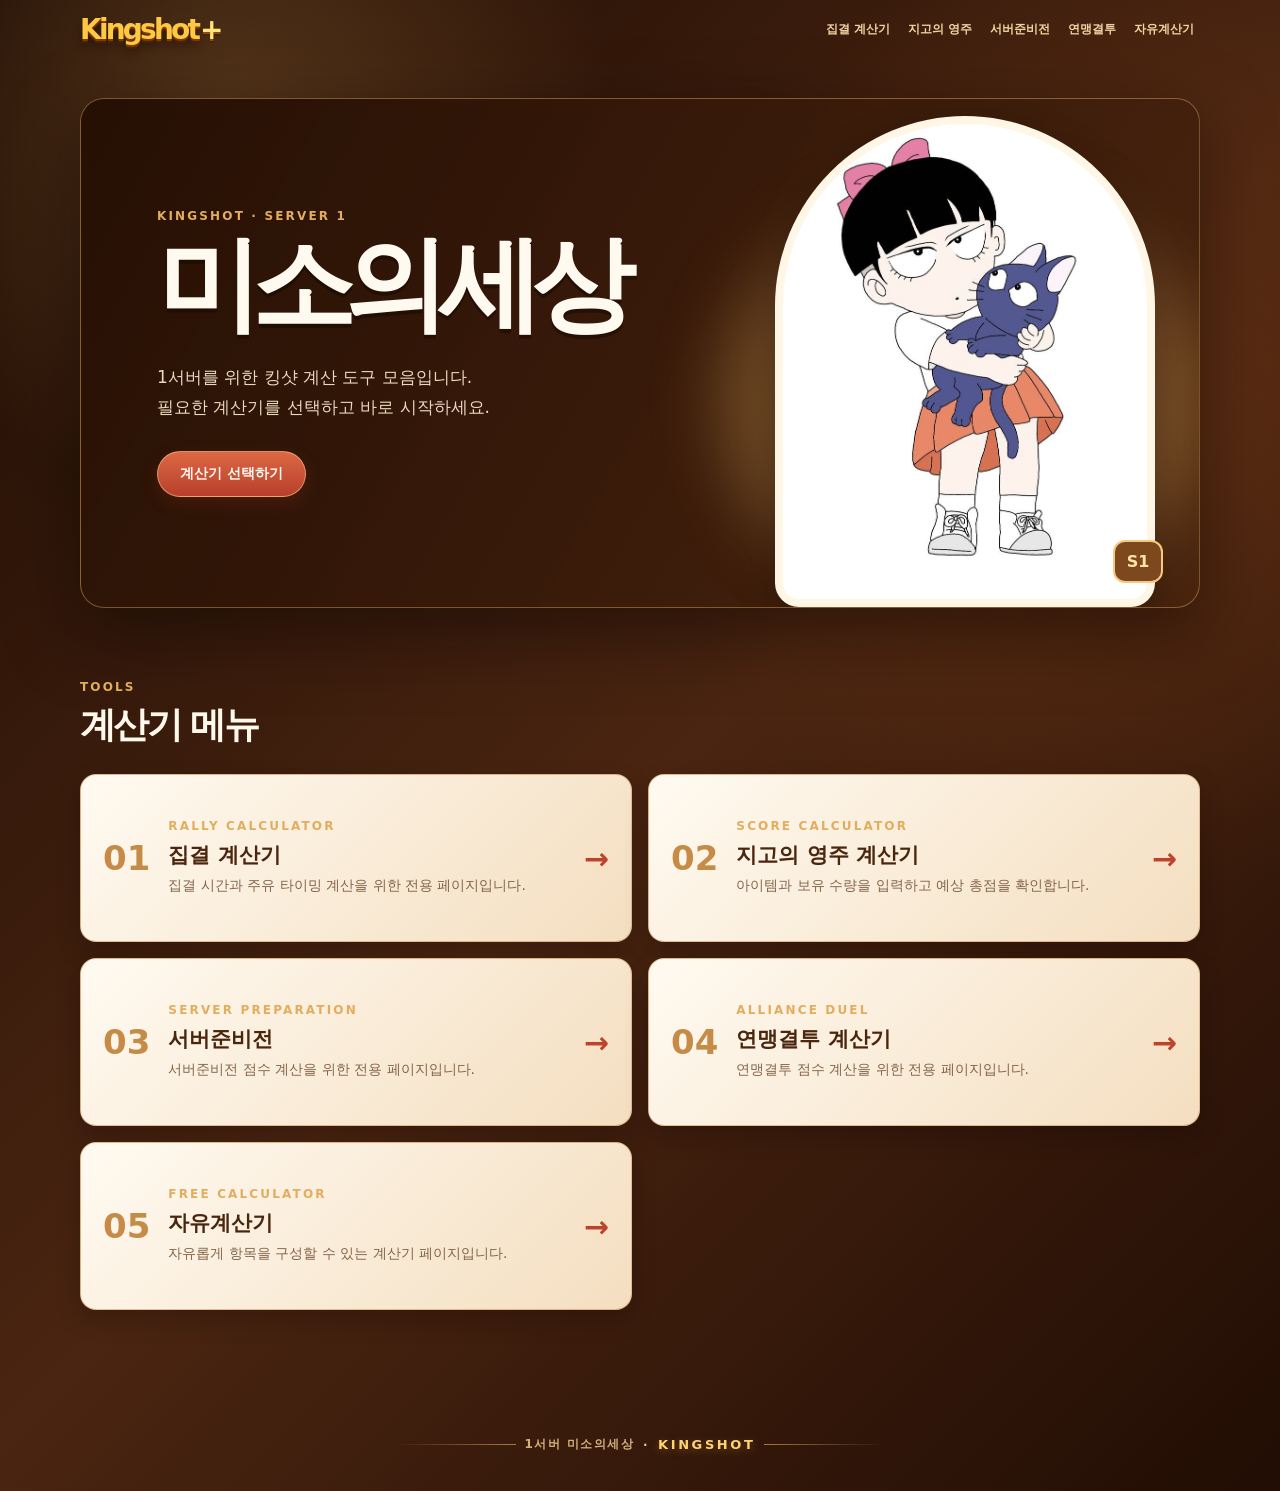
==== index.html @ f6dfbc55 "네비 수정" ====
<!doctype html>
<html lang="ko">
  <head>
    <meta charset="UTF-8" />
    <meta name="viewport" content="width=device-width, initial-scale=1.0" />
    <meta property="og:type" content="website" />
    <meta property="og:title" content="1서버 미소의세상 · KINGSHOT" />
    <meta
      property="og:description"
      content="1서버 미소의세상 KINGSHOT 계산기 사이트"
    />
    <meta property="og:image" content="main.jpg" />
    <title>미소 계산기</title>
    <link rel="stylesheet" href="index.css" />
  </head>
  <body>
    <nav class="top-nav"></nav>
    <main class="site-shell">
      <section class="hero">
        <div class="hero-copy">
          <p class="eyebrow">KINGSHOT · SERVER 1</p>
          <h1>미소의세상</h1>
          <p class="hero-text">
            1서버를 위한 킹샷 계산 도구 모음입니다.<br />
            필요한 계산기를 선택하고 바로 시작하세요.
          </p>
          <a class="hero-button" href="#tools">계산기 선택하기</a>
        </div>
        <div class="portrait-frame">
          <div class="portrait-glow"></div>
          <img src="miso.jpg" alt="미소의세상 대표 이미지" />
          <span class="portrait-badge">S1</span>
        </div>
      </section>

      <section class="tools" id="tools">
        <header class="section-heading">
          <p>TOOLS</p>
          <h2>계산기 메뉴</h2>
        </header>

        <div class="tool-grid">
          <a class="tool-card" href="calculator_departure.html">
            <span class="tool-number">01</span>
            <div>
              <p class="tool-tag">RALLY CALCULATOR</p>
              <h3>집결 계산기</h3>
              <p>집결 시간과 주유 타이밍 계산을 위한 전용 페이지입니다.</p>
            </div>
            <span class="tool-arrow">→</span>
          </a>

          <a class="tool-card" href="calculator_gg.html">
            <span class="tool-number">02</span>
            <div>
              <p class="tool-tag">SCORE CALCULATOR</p>
              <h3>지고의 영주 계산기</h3>
              <p>아이템과 보유 수량을 입력하고 예상 총점을 확인합니다.</p>
            </div>
            <span class="tool-arrow">→</span>
          </a>

          <a class="tool-card" href="calculator_server_prep.html">
            <span class="tool-number">03</span>
            <div>
              <p class="tool-tag">SERVER PREPARATION</p>
              <h3>서버준비전</h3>
              <p>서버준비전 점수 계산을 위한 전용 페이지입니다.</p>
            </div>
            <span class="tool-arrow">→</span>
          </a>

          <a class="tool-card" href="calculator_alliance_duel.html">
            <span class="tool-number">04</span>
            <div>
              <p class="tool-tag">ALLIANCE DUEL</p>
              <h3>연맹결투 계산기</h3>
              <p>연맹결투 점수 계산을 위한 전용 페이지입니다.</p>
            </div>
            <span class="tool-arrow">→</span>
          </a>

          <a class="tool-card" href="calculator_free.html">
            <span class="tool-number">05</span>
            <div>
              <p class="tool-tag">FREE CALCULATOR</p>
              <h3>자유계산기</h3>
              <p>자유롭게 항목을 구성할 수 있는 계산기 페이지입니다.</p>
            </div>
            <span class="tool-arrow">→</span>
          </a>
        </div>
      </section>

      <footer class="site-footer">
        <span>1서버 미소의세상</span>
        <i>·</i>
        <strong>KINGSHOT</strong>
      </footer>
    </main>
    <script src="nav.js"></script>
  </body>
</html>
---- index.css ----
:root {
  --cream: #fff8ed;
  --cream-deep: #f3dfbf;
  --brown: #321609;
  --brown-soft: #5a2d15;
  --gold: #e2ad5f;
  --gold-deep: #a96a2c;
  --red: #bd432c;
  --ink: #43230f;
}

* {
  box-sizing: border-box;
}

html {
  scroll-behavior: smooth;
}

body {
  min-height: 100vh;
  margin: 0;
  background:
    radial-gradient(
      circle at 18% 8%,
      rgba(224, 164, 88, 0.24),
      transparent 24rem
    ),
    radial-gradient(
      circle at 88% 28%,
      rgba(128, 63, 24, 0.44),
      transparent 30rem
    ),
    linear-gradient(135deg, #1f0d04, #4a2511 52%, #210d04);
  color: var(--cream);
  font-family: "Pretendard", "Noto Sans KR", system-ui, sans-serif;
}

.top-nav {
  position: sticky;
  z-index: 20;
  top: 0;
  display: flex;
  align-items: center;
  gap: 24px;
  width: min(100% - 32px, 1120px);
  margin: 0 auto;
  padding: 14px 0;
  transition: transform 220ms ease;
}

.top-nav.nav-hidden {
  transform: translateY(-120%);
}

.brand {
  flex: none;
  color: #ffc843;
  font-size: 28px;
  font-weight: 900;
  letter-spacing: -0.1em;
  line-height: 1;
  text-decoration: none;
  text-shadow:
    0 2px 0 #7b3c08,
    0 4px 0 #4d2103,
    0 7px 10px rgba(19, 7, 1, 0.48);
}

.brand span {
  color: #ffe47c;
  margin-left: 2px;
  text-shadow:
    0 2px 0 #8b4e12,
    0 4px 0 #4d2103;
}

.nav-links {
  display: flex;
  justify-content: flex-end;
  gap: 6px;
  margin-left: auto;
  overflow-x: auto;
  scrollbar-width: none;
}

.nav-links::-webkit-scrollbar {
  display: none;
}

.nav-links a {
  flex: none;
  border-bottom: 1px solid transparent;
  color: #f0d3a2;
  padding: 7px 6px;
  font-size: 12px;
  font-weight: 800;
  text-decoration: none;
}

.nav-links a:hover {
  border-color: #e2ad5f;
  color: #ffe5b5;
}

.nav-toggle {
  display: none;
}

@media (max-width: 760px) {
  .top-nav {
    flex-wrap: wrap;
  }

  .nav-toggle {
    display: grid;
    gap: 4px;
    margin-left: auto;
    cursor: pointer;
    border: 0;
    background: transparent;
    padding: 6px;
  }

  .nav-toggle span {
    width: 22px;
    height: 2px;
    border-radius: 99px;
    background: #f4ca80;
  }

  .nav-links {
    position: absolute;
    top: 100%;
    right: 0;
    display: none;
    flex-direction: column;
    width: min(240px, calc(100vw - 32px));
    margin-left: 0;
    border: 1px solid rgba(226, 173, 95, 0.28);
    border-radius: 12px;
    background: rgba(45, 20, 7, 0.97);
    padding: 8px;
    box-shadow: 0 12px 26px rgba(16, 5, 1, 0.34);
  }

  .menu-open .nav-links {
    display: flex;
  }

  .nav-links a {
    padding: 10px 9px;
  }

  .nav-links a:hover {
    border-color: transparent;
    background: rgba(226, 173, 95, 0.16);
    color: #fff0cb;
  }
}

.site-shell {
  width: min(100% - 32px, 1120px);
  margin: 0 auto;
  padding: 38px 0 26px;
}

.hero {
  display: grid;
  grid-template-columns: 1.2fr 0.8fr;
  align-items: center;
  min-height: 510px;
  overflow: hidden;
  border: 1px solid rgba(231, 179, 100, 0.42);
  border-radius: 24px;
  background:
    linear-gradient(120deg, rgba(37, 15, 4, 0.96), rgba(78, 39, 16, 0.84)),
    #351807;
  box-shadow: 0 24px 70px rgba(15, 5, 1, 0.52);
}

.hero-copy {
  padding: clamp(34px, 7vw, 76px);
}

.eyebrow,
.section-heading p,
.tool-tag {
  margin: 0;
  color: var(--gold);
  font-size: 12px;
  font-weight: 900;
  letter-spacing: 0.18em;
}

h1 {
  margin: 12px 0 0;
  color: #fffaf0;
  font-size: clamp(54px, 9vw, 104px);
  letter-spacing: -0.1em;
  line-height: 0.95;
  text-shadow: 0 4px 0 rgba(20, 7, 1, 0.48);
}

.hero-text {
  margin: 28px 0;
  color: #ead8bd;
  font-size: 17px;
  line-height: 1.8;
}

.hero-button {
  display: inline-block;
  border: 1px solid rgba(255, 214, 144, 0.52);
  border-radius: 999px;
  background: linear-gradient(#dc6844, #b83f2b);
  color: #fff9ef;
  padding: 13px 22px;
  font-size: 14px;
  font-weight: 900;
  text-decoration: none;
  box-shadow: 0 6px 16px rgba(126, 40, 22, 0.3);
}

.portrait-frame {
  position: relative;
  align-self: end;
  justify-self: center;
  width: min(92%, 380px);
  margin-right: 20px;
}

.portrait-frame img {
  position: relative;
  display: block;
  width: 100%;
  border: 8px solid rgba(255, 244, 225, 0.82);
  border-radius: 190px 190px 24px 24px;
  background: #fff;
  box-shadow: 0 16px 36px rgba(19, 6, 1, 0.42);
}

.portrait-glow {
  position: absolute;
  inset: 16% -14% 0;
  border-radius: 50%;
  background: rgba(224, 173, 95, 0.34);
  filter: blur(34px);
}

.portrait-badge {
  position: absolute;
  right: -8px;
  bottom: 24px;
  border: 2px solid #f4ca80;
  border-radius: 12px;
  background: #7d481d;
  color: #ffe4aa;
  padding: 10px 12px;
  font-weight: 900;
}

.tools {
  padding: 72px 0 100px;
}

.section-heading h2 {
  margin: 7px 0 24px;
  color: #fff8eb;
  font-size: 36px;
  letter-spacing: -0.07em;
}

.tool-grid {
  display: grid;
  grid-template-columns: repeat(2, minmax(0, 1fr));
  gap: 16px;
}

.tool-card {
  position: relative;
  display: grid;
  grid-template-columns: auto 1fr auto;
  align-items: center;
  gap: 18px;
  min-height: 168px;
  border: 1px solid rgba(187, 126, 59, 0.48);
  border-radius: 16px;
  background: linear-gradient(135deg, #fffaf1, #f4dec0);
  color: var(--ink);
  padding: 22px;
  text-decoration: none;
  box-shadow: 0 10px 25px rgba(18, 6, 1, 0.24);
  transition:
    transform 180ms ease,
    box-shadow 180ms ease;
}

.tool-card:hover {
  transform: translateY(-5px);
  box-shadow: 0 17px 32px rgba(18, 6, 1, 0.34);
}

.tool-number {
  color: #c68b46;
  font-size: 34px;
  font-weight: 900;
}

.tool-card h3 {
  margin: 8px 0 5px;
  color: #4b260f;
  font-size: 21px;
}

.tool-card p:last-child {
  margin: 0;
  color: #84654b;
  font-size: 14px;
  line-height: 1.6;
}

.tool-arrow {
  color: var(--red);
  font-size: 30px;
  font-weight: 900;
}

.site-footer {
  display: flex;
  align-items: center;
  justify-content: center;
  gap: 9px;
  color: #d4af7a;
  padding: 26px 0 12px;
  font-size: 12px;
  font-weight: 800;
  letter-spacing: 0.12em;
  text-align: center;
}

.site-footer::before,
.site-footer::after {
  width: min(18vw, 120px);
  height: 1px;
  background: linear-gradient(90deg, transparent, rgba(229, 176, 93, 0.64));
  content: "";
}

.site-footer::after {
  background: linear-gradient(90deg, rgba(229, 176, 93, 0.64), transparent);
}

.site-footer i {
  color: #f3c66e;
  font-style: normal;
}

.site-footer strong {
  color: #ffd46f;
  font-size: 13px;
  letter-spacing: 0.2em;
  text-shadow: 0 2px 8px rgba(216, 160, 87, 0.36);
}

@media (max-width: 720px) {
  .hero {
    grid-template-columns: 1fr;
    min-height: auto;
  }

  .hero-copy {
    padding-bottom: 26px;
  }

  .portrait-frame {
    width: min(74%, 300px);
    margin-right: 0;
  }

  .tool-grid {
    grid-template-columns: 1fr;
  }
}
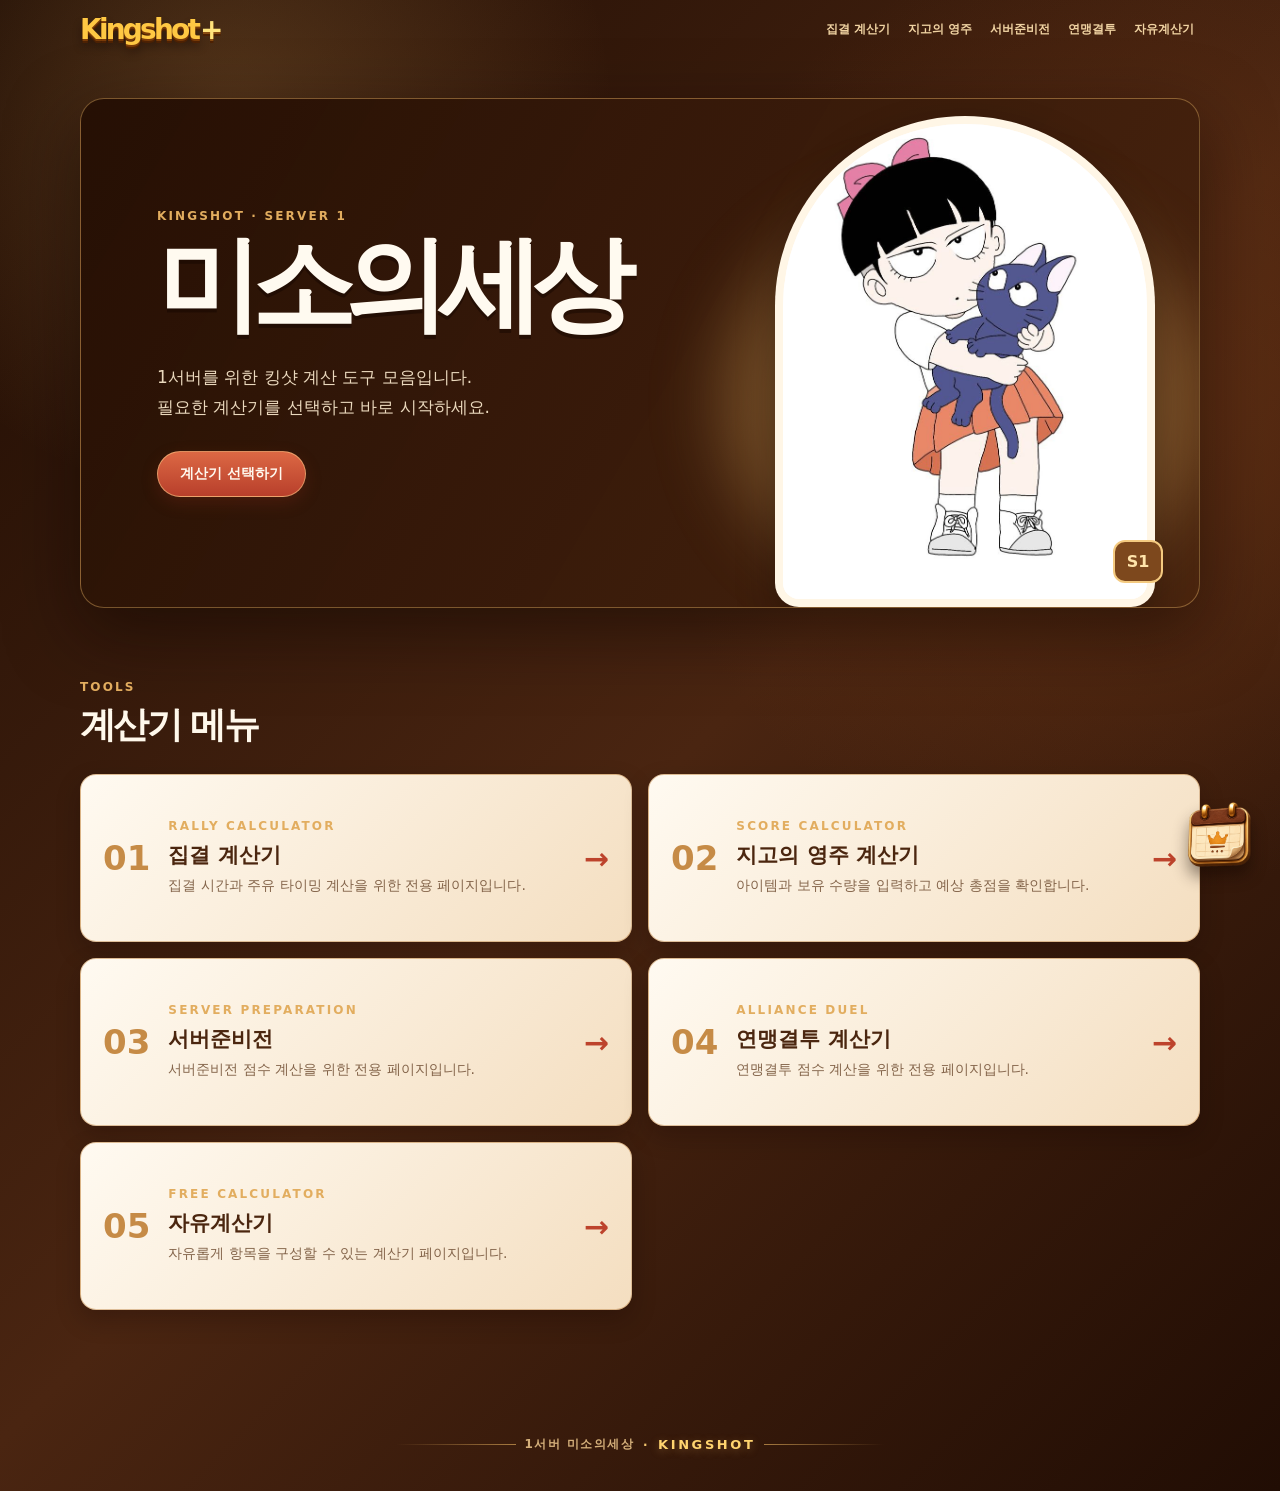
==== commit 72485a58: "달력추가" ====
--- a/index.html
+++ b/index.html
@@ -98,6 +98,67 @@
         <strong>KINGSHOT</strong>
       </footer>
     </main>
-    <script src="nav.js"></script>
+    <aside class="schedule-widget">
+      <section
+        class="schedule-panel"
+        id="schedulePanel"
+        aria-label="킹샷 일정 달력"
+        aria-hidden="true"
+      >
+        <header class="schedule-header">
+          <div>
+            <p>KINGSHOT SCHEDULE</p>
+            <h2 id="scheduleTitle">일정 달력</h2>
+          </div>
+          <button class="schedule-close" type="button" aria-label="달력 닫기">
+            ×
+          </button>
+        </header>
+        <div class="schedule-toolbar">
+          <button
+            class="schedule-arrow"
+            type="button"
+            data-schedule-action="prev"
+            aria-label="이전 기간"
+          >
+            ‹
+          </button>
+          <button
+            class="schedule-today"
+            type="button"
+            data-schedule-action="today"
+          >
+            현재 이벤트
+          </button>
+          <button
+            class="schedule-arrow"
+            type="button"
+            data-schedule-action="next"
+            aria-label="다음 기간"
+          >
+            ›
+          </button>
+          <button
+            class="schedule-view-toggle"
+            type="button"
+            data-schedule-action="toggle"
+          >
+            월 전체 보기
+          </button>
+        </div>
+        <div class="schedule-grid" id="scheduleGrid"></div>
+      </section>
+      <button
+        class="schedule-launcher"
+        type="button"
+        aria-label="일정 달력 열기"
+        aria-expanded="false"
+        aria-controls="schedulePanel"
+      >
+        <img src="schedule.png" alt="" />
+      </button>
+    </aside>
+    <script src="nav.js?v=20260602-1"></script>
+    <script src="schedule.js?v=20260603-1"></script>
   </body>
 </html>
--- a/index.css
+++ b/index.css
@@ -217,7 +217,7 @@
   color: #fff9ef;
   padding: 13px 22px;
   font-size: 14px;
-  font-weight: 900;
+  font-weight: 600;
   text-decoration: none;
   box-shadow: 0 6px 16px rgba(126, 40, 22, 0.3);
 }
@@ -382,3 +382,261 @@
     grid-template-columns: 1fr;
   }
 }
+
+.schedule-widget {
+  position: fixed;
+  z-index: 50;
+  right: 22px;
+  bottom: 22px;
+}
+
+.schedule-launcher {
+  display: block;
+  width: 76px;
+  height: 76px;
+  margin-left: auto;
+  cursor: pointer;
+  border: 0;
+  background: transparent;
+  padding: 0;
+  filter: drop-shadow(0 10px 8px rgba(16, 5, 1, 0.45));
+  transition: transform 180ms ease;
+}
+
+.schedule-launcher:hover {
+  transform: translateY(-4px);
+}
+
+.schedule-launcher img {
+  display: block;
+  width: 100%;
+  height: 100%;
+  object-fit: cover;
+  transform: scale(1.55);
+}
+
+.schedule-panel {
+  display: none;
+  width: min(1080px, calc(100vw - 32px));
+  max-height: min(720px, calc(100vh - 126px));
+  margin-bottom: 12px;
+  overflow: auto;
+  border: 1px solid rgba(226, 173, 95, 0.54);
+  border-radius: 18px;
+  background: rgba(255, 249, 238, 0.98);
+  color: var(--ink);
+  box-shadow: 0 18px 48px rgba(15, 5, 1, 0.54);
+}
+
+.schedule-panel.is-open {
+  display: block;
+}
+
+.schedule-header,
+.schedule-toolbar {
+  display: flex;
+  align-items: center;
+}
+
+.schedule-header {
+  justify-content: space-between;
+  padding: 18px 20px 10px;
+}
+
+.schedule-header p {
+  margin: 0;
+  color: var(--gold-deep);
+  font-size: 10px;
+  font-weight: 900;
+  letter-spacing: 0.16em;
+}
+
+.schedule-header h2 {
+  margin: 4px 0 0;
+  color: #512812;
+  font-size: 21px;
+}
+
+.schedule-close,
+.schedule-arrow,
+.schedule-today,
+.schedule-view-toggle {
+  cursor: pointer;
+  border: 0;
+  color: #6b381a;
+  font-weight: 900;
+}
+
+.schedule-close {
+  background: transparent;
+  font-size: 30px;
+}
+
+.schedule-toolbar {
+  gap: 6px;
+  padding: 0 20px 14px;
+}
+
+.schedule-arrow,
+.schedule-today,
+.schedule-view-toggle {
+  border-radius: 8px;
+  background: #f0dfc4;
+  padding: 7px 10px;
+}
+
+.schedule-view-toggle {
+  margin-left: auto;
+  background: #a94b31;
+  color: #fff7e9;
+}
+
+.schedule-grid {
+  display: grid;
+  grid-template-columns: repeat(7, minmax(0, 1fr));
+  min-width: 920px;
+  border-top: 1px solid #e0c69f;
+}
+
+.schedule-day-name,
+.schedule-day {
+  border-right: 1px solid #ead7b9;
+  border-bottom: 1px solid #ead7b9;
+}
+
+.schedule-day-name:nth-child(7n),
+.schedule-day:nth-child(7n) {
+  border-right: 0;
+}
+
+.schedule-day-name {
+  background: #f1e2ca;
+  color: #7b4d2d;
+  padding: 8px 4px;
+  font-size: 12px;
+  font-weight: 900;
+  text-align: center;
+}
+
+.schedule-day {
+  min-height: 176px;
+  background: #fffaf1;
+  padding: 9px;
+}
+
+.schedule-day.is-outside {
+  background: #f6ecdc;
+  color: #b49a7b;
+}
+
+.schedule-day.is-today {
+  background: #fff1d7;
+  box-shadow: inset 0 0 0 2px #d87245;
+}
+
+.schedule-date {
+  display: block;
+  margin-bottom: 9px;
+  color: #663719;
+  font-size: 14px;
+  font-weight: 900;
+}
+
+.schedule-event {
+  margin: 0 0 7px;
+  border: 1px solid #e2b382;
+  border-radius: 8px;
+  background: #fff0d6;
+  color: #633019;
+  padding: 3px 5px;
+  font-size: 12px;
+  font-weight: 800;
+  line-height: 1.45;
+}
+
+.schedule-event-title {
+  display: block;
+  margin-bottom: 7px;
+  border-bottom: 1px solid #e3bd92;
+  color: #7b321d;
+  padding-bottom: 6px;
+  font-size: 13px;
+}
+
+.schedule-event-title:last-child {
+  margin-bottom: 0;
+  border-bottom: 0;
+  padding-bottom: 0;
+  color: #7b321d;
+}
+
+.schedule-event-items {
+  display: flex;
+  flex-wrap: wrap;
+  gap: 5px;
+}
+
+.schedule-event-items span {
+  border: 1px solid #e3bd92;
+  border-radius: 999px;
+  background: #fff8eb;
+  color: #6c321c;
+  padding: 3px 6px;
+  font-size: 12px;
+  font-weight: 600;
+}
+
+.schedule-grid.is-month .schedule-day {
+  min-height: 88px;
+}
+
+@media (max-width: 620px) {
+  .schedule-widget {
+    right: 12px;
+    bottom: 12px;
+  }
+
+  .schedule-launcher {
+    width: 64px;
+    height: 64px;
+    border-radius: 18px;
+  }
+
+  .schedule-panel {
+    width: calc(100vw - 24px);
+    max-height: calc(100vh - 92px);
+  }
+
+  .schedule-grid {
+    min-width: 860px;
+  }
+
+  .schedule-day {
+    min-height: 148px;
+    padding: 7px;
+  }
+
+  .schedule-grid.is-month .schedule-day {
+    min-height: 62px;
+  }
+
+  .schedule-event {
+    padding: 6px;
+    font-size: 11px;
+  }
+
+  .schedule-event-title {
+    margin-bottom: 5px;
+    padding-bottom: 4px;
+    font-size: 12px;
+  }
+
+  .schedule-event-items {
+    gap: 4px;
+  }
+
+  .schedule-event-items span {
+    padding: 2px 5px;
+    font-size: 10px;
+  }
+}
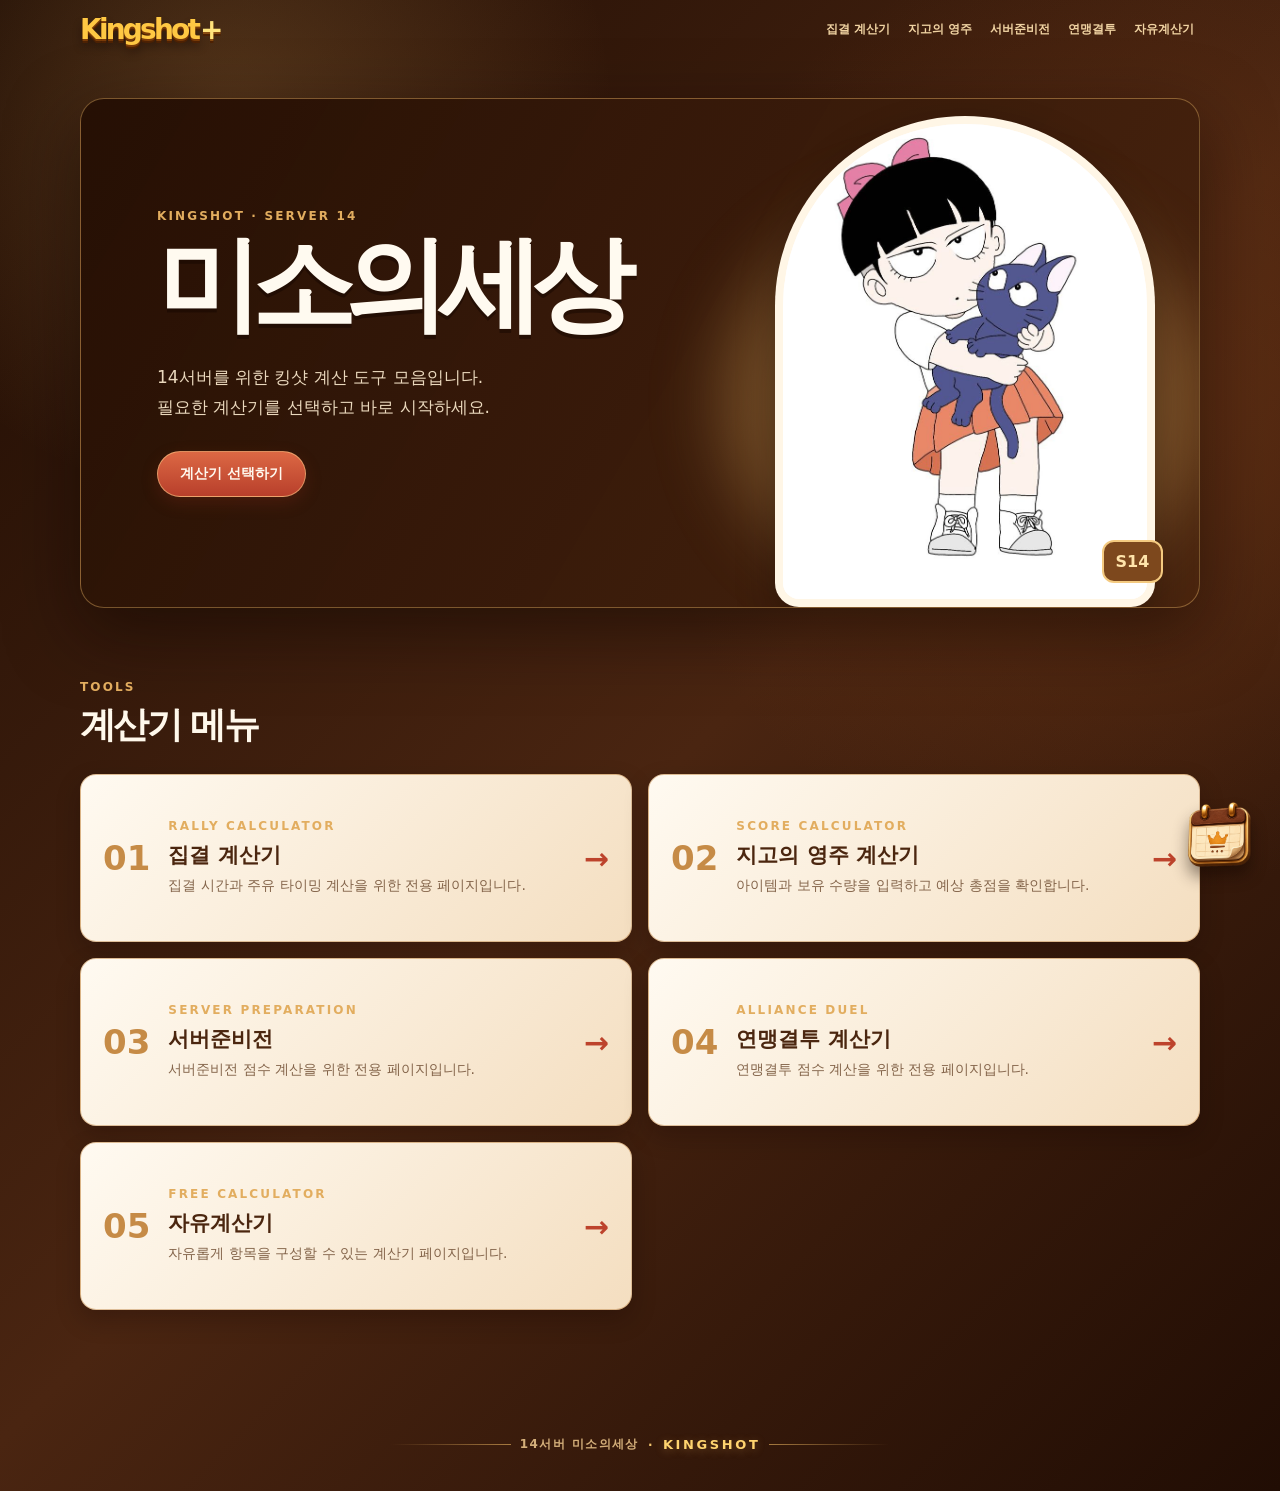
==== commit d96d1adb: "스케줄 변경" ====
--- a/index.html
+++ b/index.html
@@ -4,10 +4,10 @@
     <meta charset="UTF-8" />
     <meta name="viewport" content="width=device-width, initial-scale=1.0" />
     <meta property="og:type" content="website" />
-    <meta property="og:title" content="1서버 미소의세상 · KINGSHOT" />
+    <meta property="og:title" content="14서버 미소의세상 · KINGSHOT" />
     <meta
       property="og:description"
-      content="1서버 미소의세상 KINGSHOT 계산기 사이트"
+      content="14서버 미소의세상 KINGSHOT 계산기 사이트"
     />
     <meta property="og:image" content="main.jpg" />
     <title>미소 계산기</title>
@@ -18,10 +18,10 @@
     <main class="site-shell">
       <section class="hero">
         <div class="hero-copy">
-          <p class="eyebrow">KINGSHOT · SERVER 1</p>
+          <p class="eyebrow">KINGSHOT · SERVER 14</p>
           <h1>미소의세상</h1>
           <p class="hero-text">
-            1서버를 위한 킹샷 계산 도구 모음입니다.<br />
+            14서버를 위한 킹샷 계산 도구 모음입니다.<br />
             필요한 계산기를 선택하고 바로 시작하세요.
           </p>
           <a class="hero-button" href="#tools">계산기 선택하기</a>
@@ -29,7 +29,7 @@
         <div class="portrait-frame">
           <div class="portrait-glow"></div>
           <img src="miso.jpg" alt="미소의세상 대표 이미지" />
-          <span class="portrait-badge">S1</span>
+          <span class="portrait-badge">S14</span>
         </div>
       </section>
 
@@ -93,7 +93,7 @@
       </section>
 
       <footer class="site-footer">
-        <span>1서버 미소의세상</span>
+        <span>14서버 미소의세상</span>
         <i>·</i>
         <strong>KINGSHOT</strong>
       </footer>
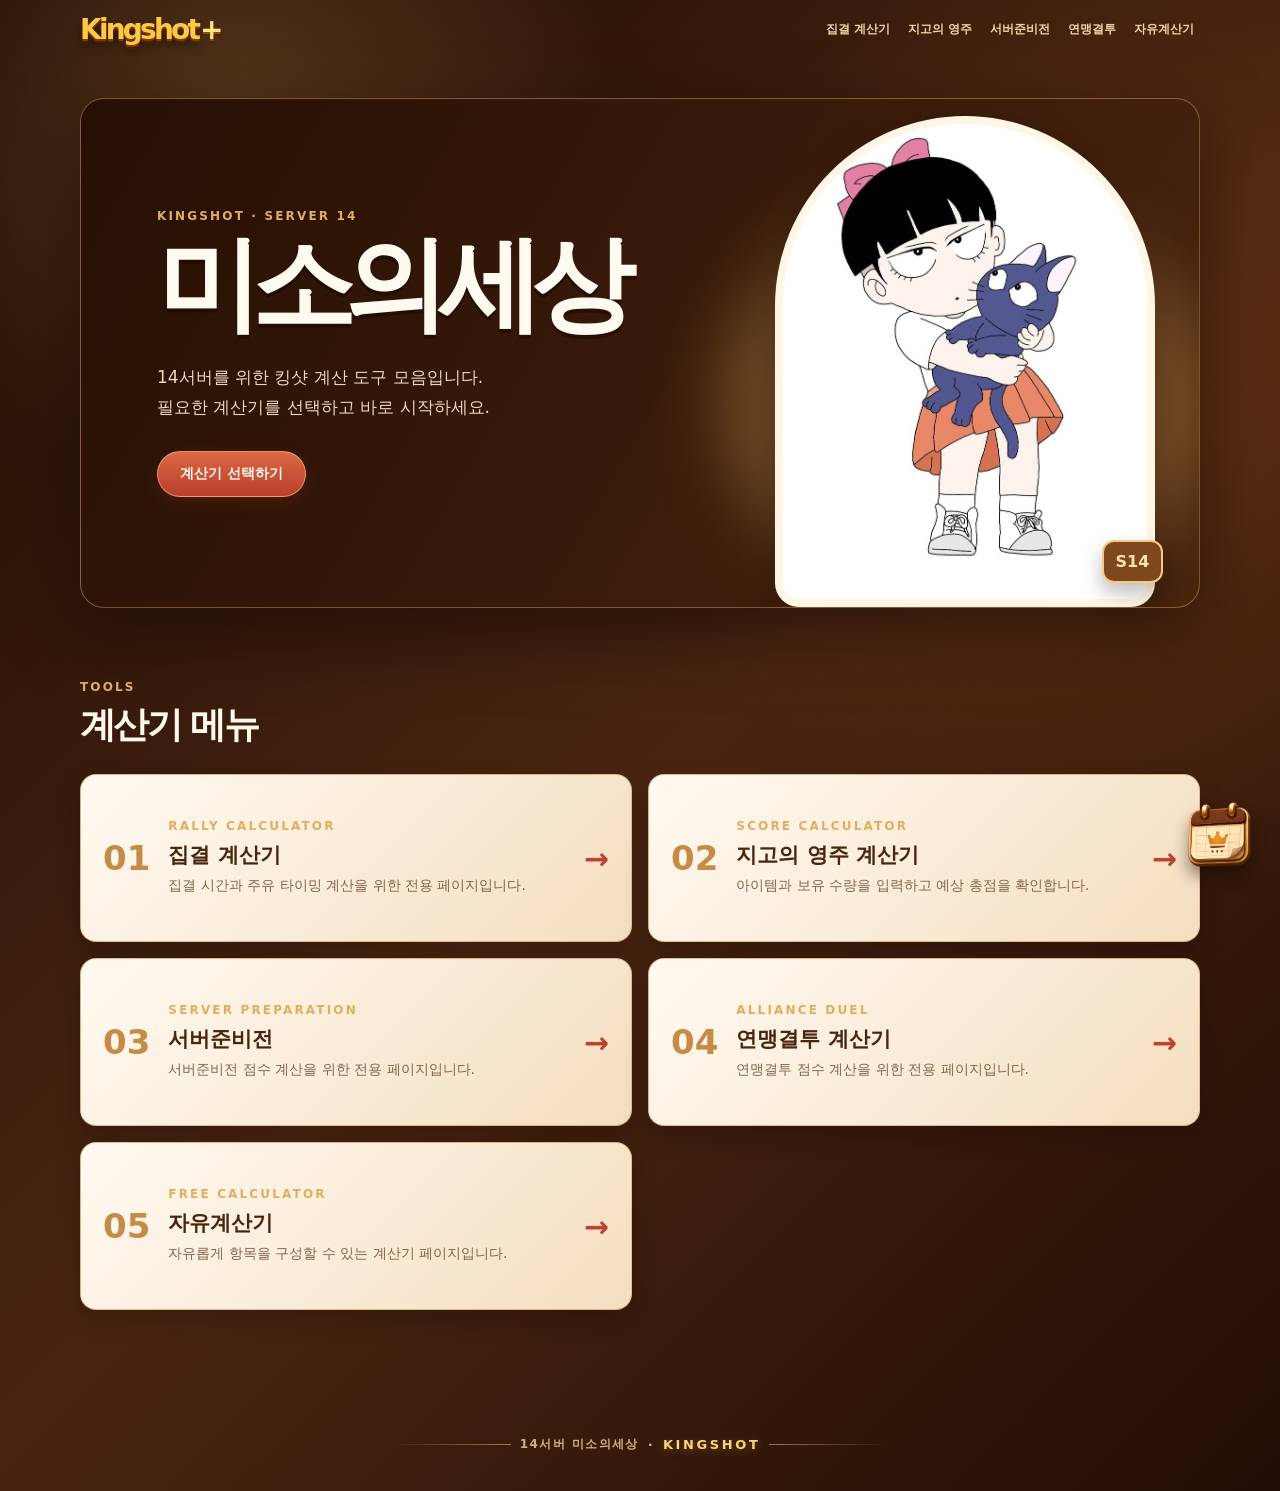
==== commit af63b149: "Update calculators and server rules modal" ====
--- a/index.html
+++ b/index.html
@@ -29,7 +29,16 @@
         <div class="portrait-frame">
           <div class="portrait-glow"></div>
           <img src="miso.jpg" alt="미소의세상 대표 이미지" />
-          <span class="portrait-badge">S14</span>
+          <button
+            class="portrait-badge"
+            id="serverRulesOpen"
+            type="button"
+            aria-haspopup="dialog"
+            aria-controls="serverRulesModal"
+            aria-expanded="false"
+          >
+            S14
+          </button>
         </div>
       </section>
 
@@ -98,6 +107,91 @@
         <strong>KINGSHOT</strong>
       </footer>
     </main>
+    <div class="rules-modal" id="serverRulesModal" hidden>
+      <div class="rules-backdrop" data-rules-close></div>
+      <section
+        class="rules-dialog"
+        role="dialog"
+        aria-modal="true"
+        aria-label="14서버 규칙"
+      >
+        <button
+          class="rules-close"
+          type="button"
+          aria-label="규칙 모달 닫기"
+          data-rules-close
+        >
+          ×
+        </button>
+        <div class="rules-grid" aria-label="14서버 규칙 카드">
+          <article class="rule-card rule-card-featured">
+            <div class="rule-content">
+              <h3>곰 규칙</h3>
+              <p>
+                <strong>1베어</strong> = UTC 12:30,<br />
+                한국시간 9시30분에 시작합니다.
+              </p>
+              <p>
+                🔸 집결원 - 110,000명<br />
+                <span class="rule-note">
+                  (1분이 지난 집결은 병력제한없이 풀병력으로 참여가능)
+                </span>
+              </p>
+              <hr />
+              <p>
+                <strong>2베어</strong> = UTC 13:30,<br />
+                한국시간 10시30에 시작합니다.
+              </p>
+              <p>🔸 집결원 - 병력제한없이 참여가능</p>
+              <div class="rule-group">
+                <h4>&lt;1,2베어 통합규칙&gt;</h4>
+                <p>
+                  집결장 - 최대병력 집결, 2열까지 필수 집결<br />
+                  집결원 영웅 - 첸코, 아마데우스<br />
+                  아마네, 연우, 마르고, 비비안, 아이바<br />
+                  <span class="rule-note">(총 7명)</span>
+                </p>
+              </div>
+            </div>
+          </article>
+          <article class="rule-card">
+            <div class="rule-lines" aria-hidden="true">
+              <span></span>
+              <span></span>
+              <span></span>
+            </div>
+          </article>
+          <article class="rule-card">
+            <div class="rule-lines" aria-hidden="true">
+              <span></span>
+              <span></span>
+              <span></span>
+            </div>
+          </article>
+          <article class="rule-card">
+            <div class="rule-lines" aria-hidden="true">
+              <span></span>
+              <span></span>
+              <span></span>
+            </div>
+          </article>
+          <article class="rule-card">
+            <div class="rule-lines" aria-hidden="true">
+              <span></span>
+              <span></span>
+              <span></span>
+            </div>
+          </article>
+          <article class="rule-card">
+            <div class="rule-lines" aria-hidden="true">
+              <span></span>
+              <span></span>
+              <span></span>
+            </div>
+          </article>
+        </div>
+      </section>
+    </div>
     <aside class="schedule-widget">
       <section
         class="schedule-panel"
@@ -159,6 +253,36 @@
       </button>
     </aside>
     <script src="nav.js?v=20260602-1"></script>
-    <script src="schedule.js?v=20260603-1"></script>
+    <script src="schedule.js?v=20260611-1"></script>
+    <script>
+      const serverRulesOpen = document.querySelector("#serverRulesOpen");
+      const serverRulesModal = document.querySelector("#serverRulesModal");
+      const serverRulesCloseButtons =
+        serverRulesModal.querySelectorAll("[data-rules-close]");
+
+      function openServerRules() {
+        serverRulesModal.hidden = false;
+        serverRulesOpen.setAttribute("aria-expanded", "true");
+        document.body.classList.add("rules-open");
+        serverRulesModal.querySelector(".rules-close").focus();
+      }
+
+      function closeServerRules() {
+        serverRulesModal.hidden = true;
+        serverRulesOpen.setAttribute("aria-expanded", "false");
+        document.body.classList.remove("rules-open");
+        serverRulesOpen.focus();
+      }
+
+      serverRulesOpen.addEventListener("click", openServerRules);
+      serverRulesCloseButtons.forEach((button) => {
+        button.addEventListener("click", closeServerRules);
+      });
+      document.addEventListener("keydown", (event) => {
+        if (event.key === "Escape" && !serverRulesModal.hidden) {
+          closeServerRules();
+        }
+      });
+    </script>
   </body>
 </html>
--- a/index.css
+++ b/index.css
@@ -252,12 +252,32 @@
   position: absolute;
   right: -8px;
   bottom: 24px;
+  appearance: none;
+  cursor: pointer;
   border: 2px solid #f4ca80;
   border-radius: 12px;
   background: #7d481d;
   color: #ffe4aa;
   padding: 10px 12px;
+  font: inherit;
   font-weight: 900;
+  box-shadow: 0 10px 20px rgba(29, 10, 1, 0.28);
+  transition:
+    transform 180ms ease,
+    background 180ms ease,
+    box-shadow 180ms ease;
+}
+
+.portrait-badge:hover,
+.portrait-badge:focus-visible {
+  background: #9a5a26;
+  box-shadow: 0 14px 26px rgba(29, 10, 1, 0.36);
+  transform: translateY(-2px);
+}
+
+.portrait-badge:focus-visible {
+  outline: 3px solid rgba(255, 229, 181, 0.72);
+  outline-offset: 3px;
 }
 
 .tools {
@@ -363,6 +383,162 @@
   text-shadow: 0 2px 8px rgba(216, 160, 87, 0.36);
 }
 
+.rules-open {
+  overflow: hidden;
+}
+
+.rules-modal {
+  position: fixed;
+  z-index: 90;
+  inset: 0;
+  display: grid;
+  place-items: center;
+  padding: 24px;
+}
+
+.rules-modal[hidden] {
+  display: none;
+}
+
+.rules-backdrop {
+  position: absolute;
+  inset: 0;
+  background:
+    radial-gradient(circle at 52% 30%, rgba(228, 170, 88, 0.22), transparent 28rem),
+    rgba(18, 6, 1, 0.72);
+  backdrop-filter: blur(8px);
+}
+
+.rules-dialog {
+  position: relative;
+  width: min(760px, 100%);
+  max-height: min(720px, calc(100vh - 48px));
+  overflow: auto;
+  scrollbar-width: none;
+  border: 1px solid rgba(244, 202, 128, 0.58);
+  border-radius: 18px;
+  background:
+    linear-gradient(145deg, rgba(255, 250, 241, 0.98), rgba(241, 219, 187, 0.98)),
+    #fff8ed;
+  color: var(--ink);
+  box-shadow: 0 24px 72px rgba(12, 4, 1, 0.58);
+}
+
+.rules-dialog::-webkit-scrollbar {
+  display: none;
+}
+
+.rules-close {
+  position: sticky;
+  z-index: 2;
+  top: 12px;
+  float: right;
+  width: 30px;
+  height: 30px;
+  margin: 12px 12px 0 0;
+  cursor: pointer;
+  border: 1px solid rgba(169, 106, 44, 0.24);
+  border-radius: 50%;
+  background: #f1dfc4;
+  color: #6b381a;
+  font-size: 20px;
+  font-weight: 700;
+  line-height: 1;
+}
+
+.rules-close:hover,
+.rules-close:focus-visible {
+  background: #a94b31;
+  color: #fff7e9;
+}
+
+.rules-grid {
+  display: grid;
+  grid-template-columns: repeat(2, minmax(0, 1fr));
+  gap: 12px;
+  clear: both;
+  padding: 18px 24px 24px;
+}
+
+.rule-card {
+  min-height: 132px;
+  border: 1px solid rgba(198, 139, 70, 0.42);
+  border-radius: 8px;
+  background:
+    linear-gradient(180deg, rgba(255, 252, 245, 0.94), rgba(246, 230, 204, 0.94)),
+    #fff8ed;
+  padding: 16px;
+  box-shadow: 0 10px 20px rgba(77, 32, 5, 0.12);
+}
+
+.rule-card-featured {
+  min-height: 0;
+}
+
+.rule-content h3 {
+  margin: 2px 0 14px;
+  color: #4b260f;
+  font-size: 24px;
+  letter-spacing: 0;
+}
+
+.rule-content p {
+  margin: 0 0 13px;
+  color: #5f3b20;
+  font-size: 15px;
+  line-height: 1.75;
+}
+
+.rule-content strong,
+.rule-group h4 {
+  color: #8e3f25;
+}
+
+.rule-note {
+  color: #8a6749;
+  font-size: 14px;
+}
+
+.rule-content hr {
+  height: 1px;
+  margin: 16px 0;
+  border: 0;
+  background: linear-gradient(90deg, transparent, #c68b46, transparent);
+}
+
+.rule-group {
+  border: 1px solid rgba(198, 139, 70, 0.32);
+  border-radius: 8px;
+  background: rgba(255, 248, 237, 0.72);
+  padding: 13px 14px 2px;
+}
+
+.rule-group h4 {
+  margin: 0 0 8px;
+  font-size: 15px;
+}
+
+.rule-lines {
+  display: grid;
+  gap: 9px;
+  margin-top: 18px;
+}
+
+.rule-lines span {
+  display: block;
+  height: 10px;
+  border-radius: 999px;
+  background: linear-gradient(90deg, #d7b889, rgba(215, 184, 137, 0.28));
+}
+
+.rule-lines span:nth-child(2) {
+  width: 84%;
+}
+
+.rule-lines span:nth-child(3) {
+  width: 58%;
+}
+
 @media (max-width: 720px) {
   .hero {
     grid-template-columns: 1fr;
@@ -381,6 +557,21 @@
   .tool-grid {
     grid-template-columns: 1fr;
   }
+
+  .rules-modal {
+    padding: 16px;
+  }
+
+  .rules-close {
+    top: 8px;
+    margin: 8px 8px 0 0;
+  }
+
+  .rules-grid {
+    grid-template-columns: 1fr;
+    padding: 8px 18px 20px;
+  }
+
 }
 
 .schedule-widget {
